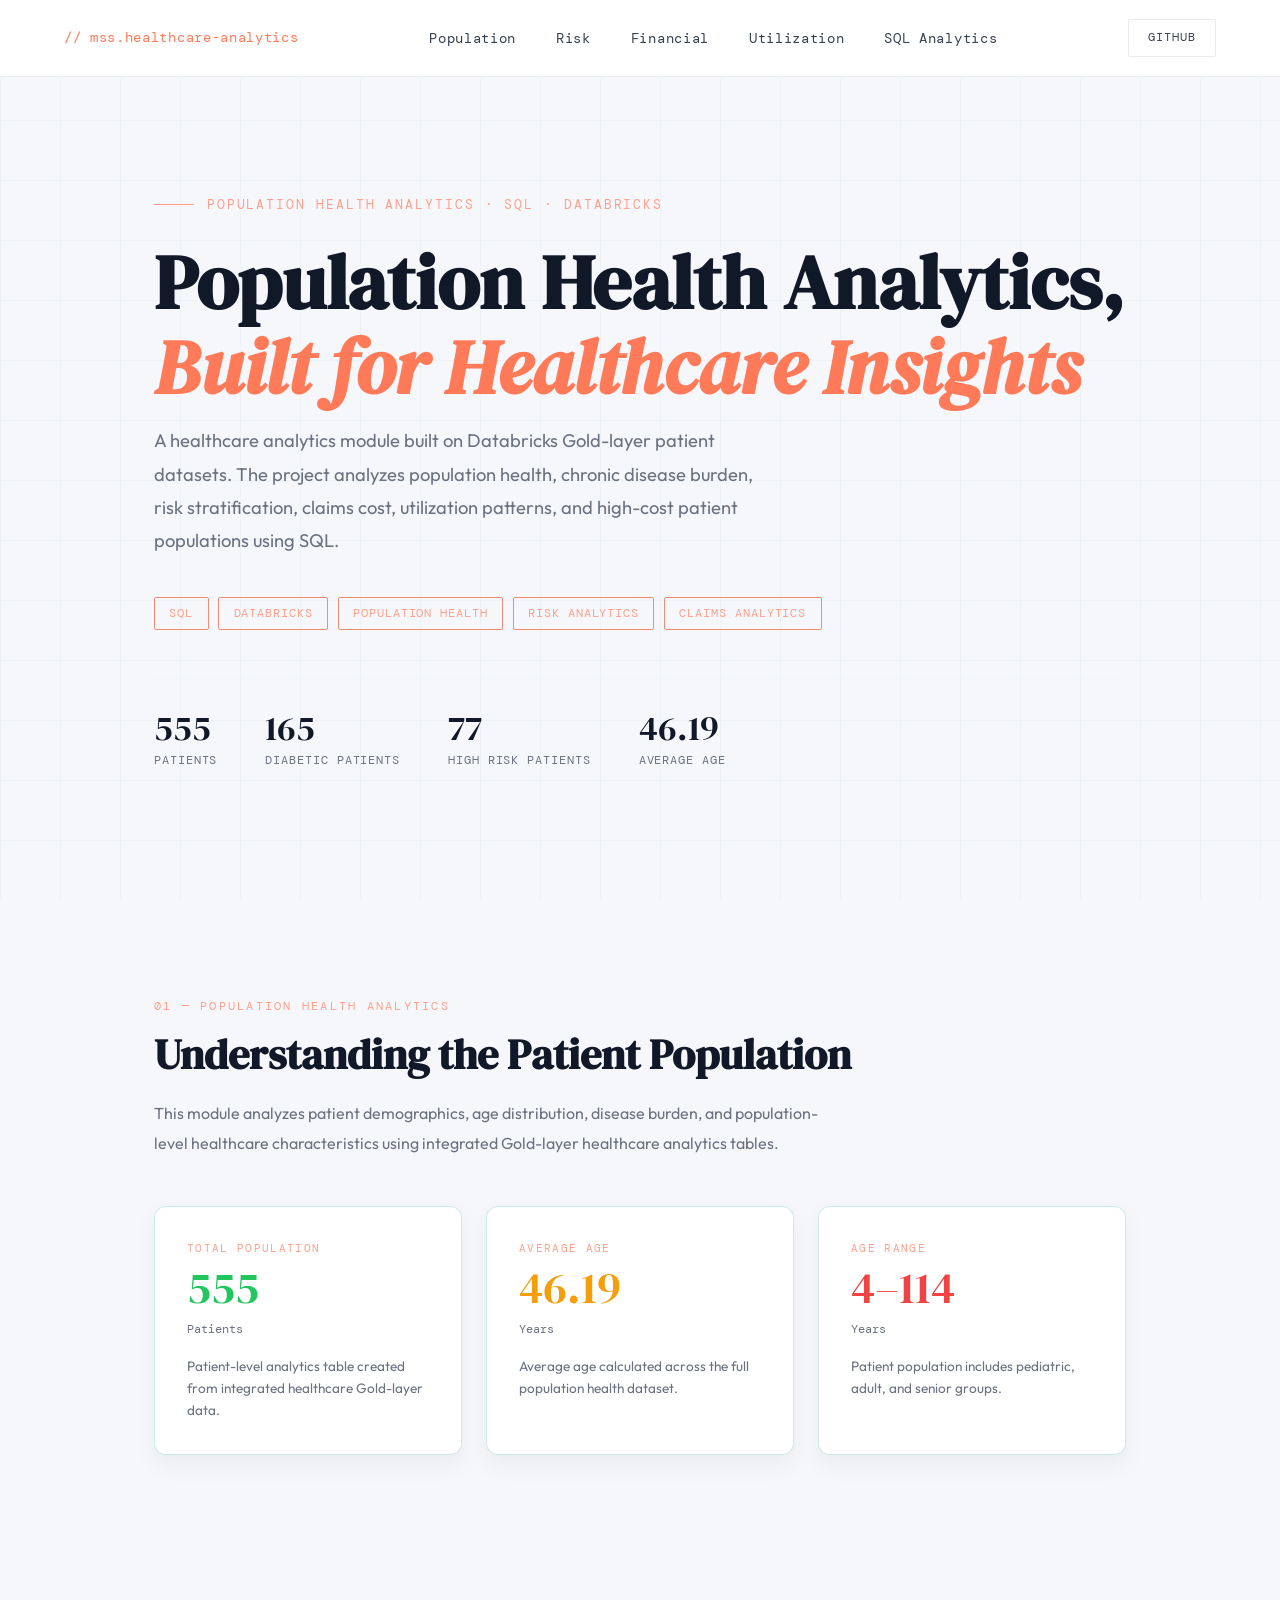
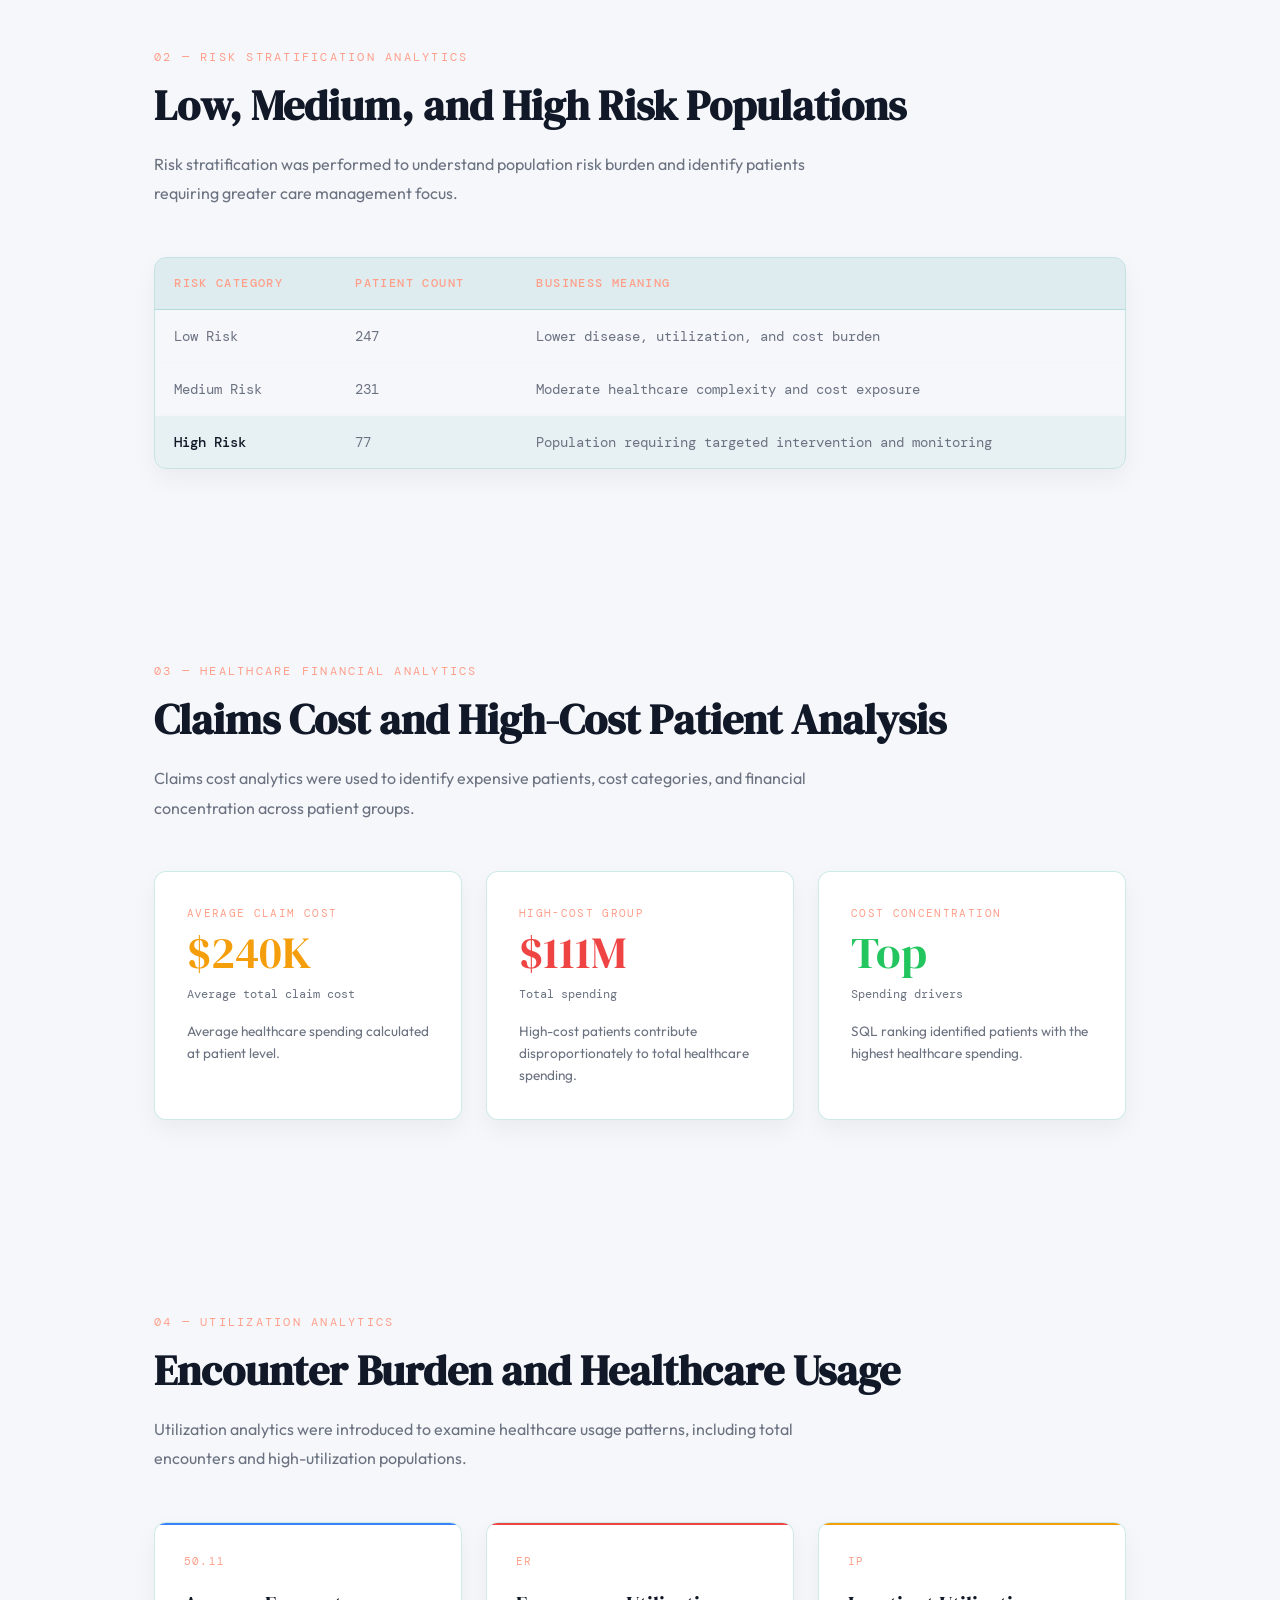
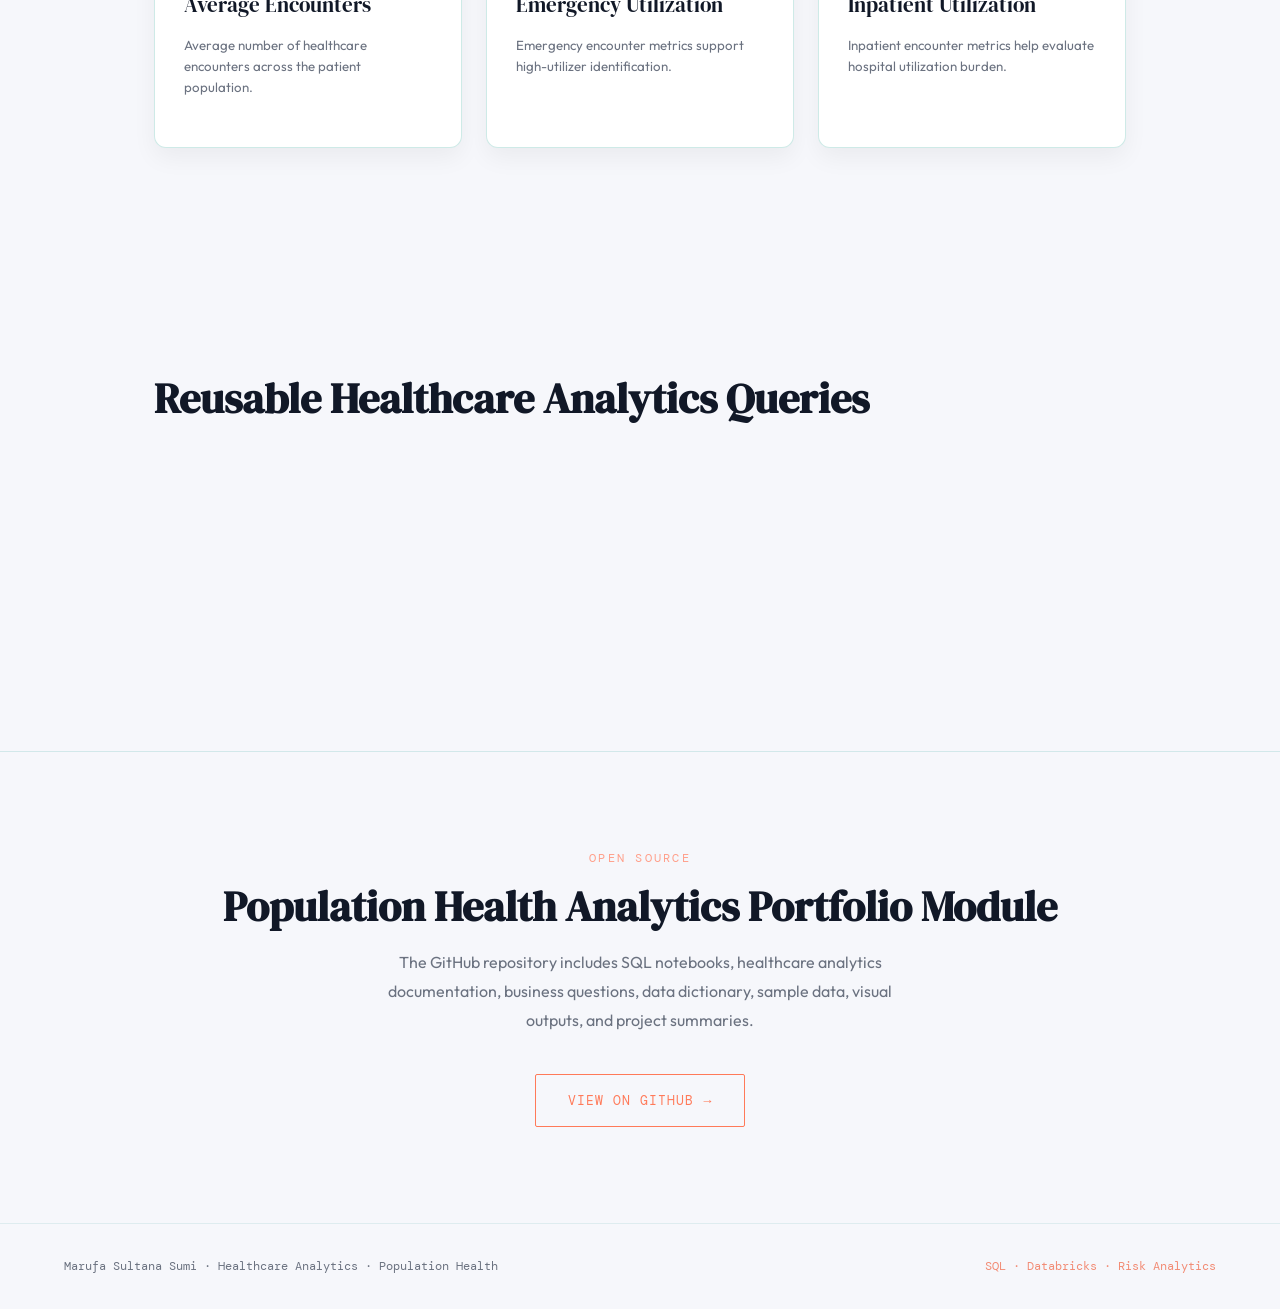
==== project_dashboards/healthcare_analytics/project_details.html @ 1601817e "Create project_details.html" ====
<!DOCTYPE html>
<html lang="en">
<head>
<meta charset="UTF-8">
<meta name="viewport" content="width=device-width, initial-scale=1.0">
<title>Population Health Analytics Platform — Marufa Sultana Sumi</title>

<link href="https://fonts.googleapis.com/css2?family=DM+Serif+Display:ital@0;1&family=DM+Mono:wght@400;500&family=Outfit:wght@300;400;500;600&display=swap" rel="stylesheet">

<style>
 :root {
  /* 🌿 NEW LIGHT MEDICAL THEME */

  --navy: #f6f7fb;              /* main background */
  --navy-mid: #ffffff;          /* cards */
  --teal: #f28b74;              /* primary coral */
  --teal-light: #ff9f8a;        /* soft coral */
  --teal-dim: rgba(242,139,116,0.1);

  --accent: #ff7a59;            /* highlight orange */
  --warn: #f59e0b;

  --slate: #6b7280;             /* text secondary */
  --light: #374151;             /* text primary */
  --white: #111827;             /* headings */

  --mono: 'DM Mono', monospace;
  --serif: 'DM Serif Display', serif;
  --sans: 'Outfit', sans-serif;
}

*, *::before, *::after { box-sizing: border-box; margin: 0; padding: 0; }
html { scroll-behavior: smooth; }
body {
  background: var(--navy);
  color: var(--slate);
  font-family: var(--sans);
  font-size: 16px;
  line-height: 1.7;
  overflow-x: hidden;
}
/* Soft UI upgrade */
.pipeline-step,
.profile-card,
.cluster-card,
.ror-formula,
.criteria-list,
.results-table-wrap,
.tech-item,
.panel {
  border-radius: 12px;
  box-shadow: 0 10px 25px rgba(0,0,0,0.05);
}

/* ── Grid bg ── */
body::before {
  content: '';
  position: fixed; inset: 0;
  background-image:
    linear-gradient(rgba(13,148,136,0.04) 1px, transparent 1px),
    linear-gradient(90deg, rgba(13,148,136,0.04) 1px, transparent 1px);
  background-size: 60px 60px;
  pointer-events: none; z-index: 0;
}

/* ── Nav ── */
nav {
  position: fixed; top: 0; left: 0; right: 0; z-index: 100;
  display: flex; justify-content: space-between; align-items: center;
  padding: 1.2rem 4rem;
  background: white;
  backdrop-filter: blur(12px);
  border-bottom: 1px solid rgba(0,0,0,0.08);

}
.nav-logo {
  font-family: var(--mono);
  color: var(--accent);
  font-size: 0.85rem;
  letter-spacing: 0.05em;
}
.nav-links { display: flex; gap: 2.5rem; list-style: none; }
.nav-links a {
  color: var(--light);
  text-decoration: none;
  font-size: 0.85rem;
  font-family: var(--mono);
  letter-spacing: 0.05em;
  transition: color 0.2s;
}
.nav-links a:hover { color: var(--accent); }

/* FOR GITHUB AND DEMO */
/* ===== NAV ACTIONS ===== */
.nav-actions {
  display: flex;
  gap: 0.8rem;
  align-items: center;
}

/* Base button */
.nav-btn {
  display: inline-flex;
  align-items: center;
  gap: 0.5rem;
  font-family: var(--mono);
  font-size: 0.72rem;
  letter-spacing: 0.08em;
  text-transform: uppercase;
  padding: 0.5rem 1.2rem;
  border-radius: 2px;
  text-decoration: none;
  transition: all 0.2s ease;
  border: 1px solid;
}

/* 🔥 Live Demo Button */
.demo-btn {
  background: var(--accent);
  color: white;
  border-color: var(--accent);
  font-weight: 500;
}

.demo-btn:hover {
  background: #ff6a45;
  border-color: #ff6a45;
}

/* 🔴 Pulsing live dot */
.live-dot {
  width: 6px;
  height: 6px;
  background: #22c55e;
  border-radius: 50%;
  display: inline-block;
  animation: pulse 1.5s infinite;
}

@keyframes pulse {
  0% { box-shadow: 0 0 0 0 rgba(34,197,94,0.6); }
  70% { box-shadow: 0 0 0 6px rgba(34,197,94,0); }
  100% { box-shadow: 0 0 0 0 rgba(34,197,94,0); }
}

/* 💻 GitHub Button */
/* 💻 GitHub (Secondary) */
.github-btn {
  background: #ffffff;
  color: #374151;
  border: 1px solid rgba(0,0,0,0.08);
}

.github-btn:hover {
  border-color: var(--accent);
  color: var(--accent);
  box-shadow: 0 6px 16px rgba(0,0,0,0.08);
  transform: translateY(-1px);
}

/* GitHub icon */
.github-icon {
  width: 14px;
  height: 14px;
}

/* ── Hero ── */
.hero {
  position: relative; z-index: 1;
  min-height: 100vh;
  display: flex; align-items: center;
  padding: 8rem 4rem 4rem;
  max-width: 1100px; margin: 0 auto;
}
.hero-tag {
  font-family: var(--mono);
  color: var(--teal-light);
  font-size: 0.8rem;
  letter-spacing: 0.15em;
  text-transform: uppercase;
  margin-bottom: 1.5rem;
  display: flex; align-items: center; gap: 0.8rem;
}
.hero-tag::before {
  content: '';
  display: inline-block; width: 40px; height: 1px;
  background: var(--teal-light);
}
.hero h1 {
  font-family: var(--serif);
  font-size: clamp(2.8rem, 6vw, 5rem);
  color: var(--white);
  line-height: 1.1;
  margin-bottom: 1rem;
}
.hero h1 em {
  font-style: italic;
  color: var(--accent);
}
.hero-sub {
  font-size: 1.15rem;
  color: var(--slate);
  max-width: 600px;
  margin-bottom: 2.5rem;
  line-height: 1.8;
}
.hero-badges {
  display: flex; flex-wrap: wrap; gap: 0.6rem;
  margin-bottom: 3rem;
}
.badge {
  font-family: var(--mono);
  font-size: 0.72rem;
  padding: 0.35rem 0.9rem;
  border: 1px solid var(--teal);
  color: var(--teal-light);
  border-radius: 2px;
  letter-spacing: 0.08em;
  text-transform: uppercase;
}
.hero-stats {
  display: flex; gap: 3rem;
  padding-top: 2rem;
  border-top: 1px solid rgba(204,214,246,0.08);
}
.stat-val {
  font-family: var(--serif);
  font-size: 2.2rem;
  color: var(--white);
  line-height: 1;
}
.stat-label {
  font-family: var(--mono);
  font-size: 0.72rem;
  color: var(--slate);
  letter-spacing: 0.08em;
  text-transform: uppercase;
  margin-top: 0.3rem;
}

/* ── Sections ── */
section {
  position: relative; z-index: 1;
  max-width: 1100px; margin: 0 auto;
  padding: 6rem 4rem;
}
.section-label {
  font-family: var(--mono);
  color: var(--teal-light);
  font-size: 0.78rem;
  letter-spacing: 0.18em;
  text-transform: uppercase;
  margin-bottom: 0.8rem;
}
.section-title {
  font-family: var(--serif);
  font-size: clamp(1.8rem, 3.5vw, 2.6rem);
  color: var(--white);
  margin-bottom: 1.2rem;
  line-height: 1.2;
}
.section-body {
  font-size: 1rem;
  line-height: 1.85;
  max-width: 680px;
  margin-bottom: 3rem;
}

/* ── Pipeline ── */
.pipeline {
  display: grid;
  grid-template-columns: repeat(auto-fit, minmax(200px, 1fr));
  gap: 1px;
  background: rgba(13,148,136,0.15);
  border: 1px solid rgba(13,148,136,0.15);
  margin-top: 2rem;
}
.pipeline-step {
  background: var(--navy);
  padding: 2rem 1.5rem;
  position: relative;
  transition: background 0.25s;
}
.pipeline-step:hover { background: var(--navy-mid); }
.step-num {
  font-family: var(--mono);
  font-size: 0.7rem;
  color: var(--teal);
  letter-spacing: 0.1em;
  margin-bottom: 0.8rem;
}
.step-title {
  font-family: var(--sans);
  font-size: 0.95rem;
  font-weight: 600;
  color: var(--light);
  margin-bottom: 0.5rem;
}
.step-desc {
  font-size: 0.82rem;
  line-height: 1.6;
  color: var(--slate);
}
.step-num-big {
  position: absolute; top: 1.5rem; right: 1.5rem;
  font-family: var(--serif);
  font-size: 3rem;
  color: rgba(13,148,136,0.07);
  line-height: 1;
}

/* ── ROR explainer ── */
.ror-grid {
  display: grid;
  grid-template-columns: 1fr 1fr;
  gap: 2rem;
  margin-top: 2.5rem;
}
.ror-formula {
  background: var(--navy-mid);
  border: 1px solid rgba(13,148,136,0.2);
  border-left: 3px solid var(--teal);
  padding: 2rem;
  font-family: var(--mono);
}
.formula-title {
  font-size: 0.72rem;
  color: var(--teal-light);
  letter-spacing: 0.12em;
  text-transform: uppercase;
  margin-bottom: 1rem;
}
.formula-math {
  font-size: 1rem;
  color: var(--white);
  line-height: 2;
}
.formula-math span { color: var(--accent); }
.criteria-list {
  background: var(--navy-mid);
  border: 1px solid rgba(13,148,136,0.2);
  padding: 2rem;
}
.criteria-item {
  display: flex; gap: 1rem; align-items: flex-start;
  padding: 0.8rem 0;
  border-bottom: 1px solid rgba(204,214,246,0.06);
}
.criteria-item:last-child { border-bottom: none; }
.criteria-icon {
  width: 28px; height: 28px; flex-shrink: 0;
  background: var(--teal-dim);
  border: 1px solid var(--teal);
  border-radius: 2px;
  display: flex; align-items: center; justify-content: center;
  font-family: var(--mono); font-size: 0.7rem;
  color: var(--accent);
}
.criteria-text { font-size: 0.88rem; line-height: 1.5; }
.criteria-text strong { color: var(--light); display: block; margin-bottom: 0.2rem; }

/* ── Model results table ── */
.results-table-wrap {
  overflow-x: auto;
  border: 1px solid rgba(13,148,136,0.2);
  margin-top: 2.5rem;
}
table {
  width: 100%;
  border-collapse: collapse;
  font-family: var(--mono);
  font-size: 0.85rem;
}
thead tr {
  background: rgba(13,148,136,0.1);
}
th {
  text-align: left;
  padding: 1rem 1.2rem;
  color: var(--teal-light);
  font-size: 0.72rem;
  letter-spacing: 0.12em;
  text-transform: uppercase;
  border-bottom: 1px solid rgba(13,148,136,0.2);
  font-weight: 500;
}
td {
  padding: 0.9rem 1.2rem;
  border-bottom: 1px solid rgba(204,214,246,0.05);
  color: var(--slate);
}
tr.best td { background: rgba(13,148,136,0.06); }
tr.best td:first-child { color: var(--white); font-weight: 500; }
tr:last-child td { border-bottom: none; }
.metric-bar-wrap {
  display: flex; align-items: center; gap: 0.7rem;
}
.metric-bar {
  height: 4px;
  background: var(--teal);
  border-radius: 2px;
  flex-shrink: 0;
}
.metric-bar.dim { background: rgba(13,148,136,0.3); }
.best-badge {
  display: inline-block;
  background: rgba(100,255,218,0.1);
  border: 1px solid var(--accent);
  color: var(--accent);
  font-size: 0.65rem;
  padding: 0.15rem 0.5rem;
  border-radius: 2px;
  letter-spacing: 0.08em;
  margin-left: 0.5rem;
}

/* ── Feature importance ── */
.fi-list { margin-top: 2rem; }
.fi-row {
  display: grid;
  grid-template-columns: 160px 1fr 60px;
  align-items: center;
  gap: 1rem;
  padding: 0.6rem 0;
  border-bottom: 1px solid rgba(204,214,246,0.05);
}
.fi-name {
  font-family: var(--mono);
  font-size: 0.82rem;
  color: var(--light);
}
.fi-name.ror-feat { color: var(--accent); }
.fi-bar-track {
  background: rgba(204,214,246,0.05);
  height: 6px;
  border-radius: 3px;
  overflow: hidden;
}
.fi-bar-fill {
  height: 100%;
  border-radius: 3px;
  background: var(--teal);
  transition: width 1s ease;
}
.fi-bar-fill.ror { background: var(--accent); }
.fi-score {
  font-family: var(--mono);
  font-size: 0.78rem;
  color: var(--slate);
  text-align: right;
}

/* ── Scoring framework ── */
.profiles-grid {
  display: grid;
  grid-template-columns: repeat(3, 1fr);
  gap: 1.5rem;
  margin-top: 2.5rem;
}
.profile-card {
  background: var(--navy-mid);
  border: 1px solid rgba(13,148,136,0.2);
  padding: 1.8rem;
  position: relative;
  overflow: hidden;
  transition: border-color 0.25s;
}
.profile-card:hover { border-color: var(--teal); }
.profile-card::before {
  content: '';
  position: absolute; top: 0; left: 0; right: 0; height: 2px;
}
.profile-card.renal::before { background: #3b82f6; }
.profile-card.cardiac::before { background: #ef4444; }
.profile-card.hepatic::before { background: var(--warn); }
.profile-icon {
  font-family: var(--mono);
  font-size: 0.7rem;
  color: var(--teal-light);
  letter-spacing: 0.12em;
  text-transform: uppercase;
  margin-bottom: 1rem;
}
.profile-name {
  font-family: var(--serif);
  font-size: 1.3rem;
  color: var(--white);
  margin-bottom: 0.8rem;
}
.profile-desc {
  font-size: 0.83rem;
  line-height: 1.6;
  color: var(--slate);
  margin-bottom: 1.2rem;
}
.profile-weights { display: flex; flex-direction: column; gap: 0.4rem; }
.weight-row {
  display: flex; justify-content: space-between; align-items: center;
  font-family: var(--mono); font-size: 0.75rem;
}
.weight-cat { color: var(--slate); }
.weight-val { color: var(--accent); }
.weight-val.high { color: var(--warn); font-weight: 500; }

/* ── Cluster ── */
.cluster-grid {
  display: grid;
  grid-template-columns: repeat(3,1fr);
  gap: 1.5rem;
  margin-top: 2.5rem;
}
.cluster-card {
  border: 1px solid rgba(13,148,136,0.2);
  padding: 2rem;
  background: var(--navy-mid);
  position: relative;
}
.cluster-id {
  font-family: var(--mono); font-size: 0.7rem;
  color: var(--teal-light); letter-spacing: 0.12em;
  text-transform: uppercase; margin-bottom: 0.5rem;
}
.cluster-rate {
  font-family: var(--serif); font-size: 2.8rem;
  line-height: 1; margin-bottom: 0.5rem;
}
.cluster-rate.low { color: #22c55e; }
.cluster-rate.mid { color: var(--warn); }
.cluster-rate.high { color: #ef4444; }
.cluster-size {
  font-family: var(--mono); font-size: 0.78rem;
  color: var(--slate); margin-bottom: 1rem;
}
.cluster-desc { font-size: 0.85rem; line-height: 1.6; }

/* ── Tech stack ── */
.tech-grid {
  display: flex; flex-wrap: wrap; gap: 0.8rem;
  margin-top: 2rem;
}
.tech-item {
  display: flex; align-items: center; gap: 0.6rem;
  background: var(--navy-mid);
  border: 1px solid rgba(13,148,136,0.2);
  padding: 0.7rem 1.1rem;
  font-family: var(--mono); font-size: 0.8rem;
  color: var(--light);
  border-radius: 2px;
}
.tech-dot {
  width: 6px; height: 6px; border-radius: 50%;
  background: var(--teal);
  flex-shrink: 0;
}

/* ── CTA ── */
.cta-section {
  text-align: center;
  border-top: 1px solid rgba(13,148,136,0.15);
  padding: 6rem 4rem;
}
.cta-section .section-title { margin: 0 auto 1rem; }
.cta-buttons {
  display: flex; gap: 1rem; justify-content: center;
  margin-top: 2.5rem; flex-wrap: wrap;
}
.btn {
  display: inline-flex; align-items: center; gap: 0.6rem;
  padding: 0.9rem 2rem;
  font-family: var(--mono); font-size: 0.82rem;
  letter-spacing: 0.08em; text-transform: uppercase;
  text-decoration: none; cursor: pointer;
  border-radius: 2px; transition: all 0.2s;
}
.btn-primary {
  background: transparent;
  border: 1px solid var(--accent);
  color: var(--accent);
}
.btn-primary:hover { background: rgba(100,255,218,0.1); }
.btn-secondary {
  background: transparent;
  border: 1px solid rgba(204,214,246,0.2);
  color: var(--light);
}
.btn-secondary:hover { border-color: var(--light); }

/* ── Footer ── */
footer {
  border-top: 1px solid rgba(13,148,136,0.1);
  padding: 2rem 4rem;
  display: flex; justify-content: space-between; align-items: center;
  font-family: var(--mono); font-size: 0.75rem; color: var(--slate);
  position: relative; z-index: 1;
}

/* ── Fade-in animation ── */
.fade-up {
  opacity: 0; transform: translateY(24px);
  transition: opacity 0.7s ease, transform 0.7s ease;
}
.fade-up.visible { opacity: 1; transform: translateY(0); }

@media (max-width: 768px) {
  nav { padding: 1rem 1.5rem; }
  .nav-links { display: none; }
  section { padding: 4rem 1.5rem; }
  .hero { padding: 7rem 1.5rem 3rem; }
  .hero-stats { gap: 1.5rem; flex-wrap: wrap; }
  .ror-grid, .profiles-grid, .cluster-grid { grid-template-columns: 1fr; }
  footer { flex-direction: column; gap: 0.5rem; text-align: center; }
}
</style>
</head>

<body>

<nav>
  <div class="nav-logo">// mss.healthcare-analytics</div>

  <ul class="nav-links">
    <li><a href="#population">Population</a></li>
    <li><a href="#risk">Risk</a></li>
    <li><a href="#financial">Financial</a></li>
    <li><a href="#utilization">Utilization</a></li>
    <li><a href="#sql">SQL Analytics</a></li>
  </ul>

  <div class="nav-actions">
    <a href="https://github.com/marufasumi/enterprise-healthcare-informatics-ai-platform"
       target="_blank"
       class="nav-btn github-btn">
      GitHub
    </a>
  </div>
</nav>

<div class="hero">
  <div>
    <div class="hero-tag">Population Health Analytics · SQL · Databricks</div>

    <h1>Population Health Analytics,<br><em>Built for Healthcare Insights</em></h1>

    <p class="hero-sub">
      A healthcare analytics module built on Databricks Gold-layer patient datasets.
      The project analyzes population health, chronic disease burden, risk stratification,
      claims cost, utilization patterns, and high-cost patient populations using SQL.
    </p>

    <div class="hero-badges">
      <span class="badge">SQL</span>
      <span class="badge">Databricks</span>
      <span class="badge">Population Health</span>
      <span class="badge">Risk Analytics</span>
      <span class="badge">Claims Analytics</span>
    </div>

    <div class="hero-stats">
      <div>
        <div class="stat-val">555</div>
        <div class="stat-label">Patients</div>
      </div>
      <div>
        <div class="stat-val">165</div>
        <div class="stat-label">Diabetic Patients</div>
      </div>
      <div>
        <div class="stat-val">77</div>
        <div class="stat-label">High Risk Patients</div>
      </div>
      <div>
        <div class="stat-val">46.19</div>
        <div class="stat-label">Average Age</div>
      </div>
    </div>
  </div>
</div>

<section id="population">
  <div class="section-label fade-up">01 — Population Health Analytics</div>
  <h2 class="section-title fade-up">Understanding the Patient Population</h2>

  <p class="section-body fade-up">
    This module analyzes patient demographics, age distribution, disease burden,
    and population-level healthcare characteristics using integrated Gold-layer
    healthcare analytics tables.
  </p>

  <div class="cluster-grid fade-up">
    <div class="cluster-card">
      <div class="cluster-id">Total Population</div>
      <div class="cluster-rate low">555</div>
      <div class="cluster-size">Patients</div>
      <div class="cluster-desc">
        Patient-level analytics table created from integrated healthcare Gold-layer data.
      </div>
    </div>

    <div class="cluster-card">
      <div class="cluster-id">Average Age</div>
      <div class="cluster-rate mid">46.19</div>
      <div class="cluster-size">Years</div>
      <div class="cluster-desc">
        Average age calculated across the full population health dataset.
      </div>
    </div>

    <div class="cluster-card">
      <div class="cluster-id">Age Range</div>
      <div class="cluster-rate high">4–114</div>
      <div class="cluster-size">Years</div>
      <div class="cluster-desc">
        Patient population includes pediatric, adult, and senior groups.
      </div>
    </div>
  </div>
</section>

<section id="risk">
  <div class="section-label fade-up">02 — Risk Stratification Analytics</div>
  <h2 class="section-title fade-up">Low, Medium, and High Risk Populations</h2>

  <p class="section-body fade-up">
    Risk stratification was performed to understand population risk burden and
    identify patients requiring greater care management focus.
  </p>

  <div class="results-table-wrap fade-up">
    <table>
      <thead>
        <tr>
          <th>Risk Category</th>
          <th>Patient Count</th>
          <th>Business Meaning</th>
        </tr>
      </thead>
      <tbody>
        <tr>
          <td>Low Risk</td>
          <td>247</td>
          <td>Lower disease, utilization, and cost burden</td>
        </tr>
        <tr>
          <td>Medium Risk</td>
          <td>231</td>
          <td>Moderate healthcare complexity and cost exposure</td>
        </tr>
        <tr class="best">
          <td>High Risk</td>
          <td>77</td>
          <td>Population requiring targeted intervention and monitoring</td>
        </tr>
      </tbody>
    </table>
  </div>
</section>

<section id="financial">
  <div class="section-label fade-up">03 — Healthcare Financial Analytics</div>
  <h2 class="section-title fade-up">Claims Cost and High-Cost Patient Analysis</h2>

  <p class="section-body fade-up">
    Claims cost analytics were used to identify expensive patients, cost categories,
    and financial concentration across patient groups.
  </p>

  <div class="cluster-grid fade-up">
    <div class="cluster-card">
      <div class="cluster-id">Average Claim Cost</div>
      <div class="cluster-rate mid">$240K</div>
      <div class="cluster-size">Average total claim cost</div>
      <div class="cluster-desc">
        Average healthcare spending calculated at patient level.
      </div>
    </div>

    <div class="cluster-card">
      <div class="cluster-id">High-Cost Group</div>
      <div class="cluster-rate high">$111M</div>
      <div class="cluster-size">Total spending</div>
      <div class="cluster-desc">
        High-cost patients contribute disproportionately to total healthcare spending.
      </div>
    </div>

    <div class="cluster-card">
      <div class="cluster-id">Cost Concentration</div>
      <div class="cluster-rate low">Top</div>
      <div class="cluster-size">Spending drivers</div>
      <div class="cluster-desc">
        SQL ranking identified patients with the highest healthcare spending.
      </div>
    </div>
  </div>
</section>

<section id="utilization">
  <div class="section-label fade-up">04 — Utilization Analytics</div>
  <h2 class="section-title fade-up">Encounter Burden and Healthcare Usage</h2>

  <p class="section-body fade-up">
    Utilization analytics were introduced to examine healthcare usage patterns,
    including total encounters and high-utilization populations.
  </p>

  <div class="profiles-grid fade-up">
    <div class="profile-card renal">
      <div class="profile-icon">50.11</div>
      <div class="profile-name">Average Encounters</div>
      <div class="profile-desc">
        Average number of healthcare encounters across the patient population.
      </div>
    </div>

    <div class="profile-card cardiac">
      <div class="profile-icon">ER</div>
      <div class="profile-name">Emergency Utilization</div>
      <div class="profile-desc">
        Emergency encounter metrics support high-utilizer identification.
      </div>
    </div>

    <div class="profile-card hepatic">
      <div class="profile-icon">IP</div>
      <div class="profile-name">Inpatient Utilization</div>
      <div class="profile-desc">
        Inpatient encounter metrics help evaluate hospital utilization burden.
      </div>
    </div>
  </div>
</section>

<section id="sql">
  <div class="section-label fade-up">05 — SQL Analytics Layer</div>
  <h2 class="section-title fade-up">Reusable Healthcare Analytics Queries</h2>

  <p class="section-body fade-up">
    SQL was used to create population health KPIs, grouped analytics,
    joins, subqueries, CTEs, views, and patient ranking logic for healthcare analytics.
  </p>

  <div class="tech-grid fade-up">
    <div class="tech-item"><div class="tech-dot"></div>SELECT / WHERE</div>
    <div class="tech-item"><div class="tech-dot"></div>GROUP BY / HAVING</div>
    <div class="tech-item"><div class="tech-dot"></div>CASE WHEN</div>
    <div class="tech-item"><div class="tech-dot"></div>INNER JOIN</div>
    <div class="tech-item"><div class="tech-dot"></div>LEFT JOIN</div>
    <div class="tech-item"><div class="tech-dot"></div>Subqueries</div>
    <div class="tech-item"><div class="tech-dot"></div>CTEs</div>
    <div class="tech-item"><div class="tech-dot"></div>Views</div>
    <div class="tech-item"><div class="tech-dot"></div>Window Functions</div>
    <div class="tech-item"><div class="tech-dot"></div>ROW_NUMBER</div>
    <div class="tech-item"><div class="tech-dot"></div>RANK</div>
    <div class="tech-item"><div class="tech-dot"></div>PARTITION BY</div>
  </div>
</section>

<div class="cta-section">
  <div class="section-label" style="text-align:center;margin-bottom:0.8rem">
    Open Source
  </div>

  <h2 class="section-title" style="text-align:center">
    Population Health Analytics Portfolio Module
  </h2>

  <p style="max-width:540px;margin:0 auto;color:var(--slate);line-height:1.8;">
    The GitHub repository includes SQL notebooks, healthcare analytics documentation,
    business questions, data dictionary, sample data, visual outputs, and project summaries.
  </p>

  <div class="cta-buttons">
    <a href="https://github.com/marufasumi/enterprise-healthcare-informatics-ai-platform"
       target="_blank"
       class="btn btn-primary">
      View on GitHub →
    </a>
  </div>
</div>

<footer>
  <span>Marufa Sultana Sumi · Healthcare Analytics · Population Health</span>
  <span style="font-family:var(--mono);color:var(--teal)">
    SQL · Databricks · Risk Analytics
  </span>
</footer>

<script>
const obs = new IntersectionObserver((entries) => {
  entries.forEach((e, i) => {
    if (e.isIntersecting) {
      setTimeout(() => e.target.classList.add('visible'), i * 80);
    }
  });
}, { threshold: 0.1 });

document.querySelectorAll('.fade-up').forEach(el => obs.observe(el));
</script>

</body>
</html>
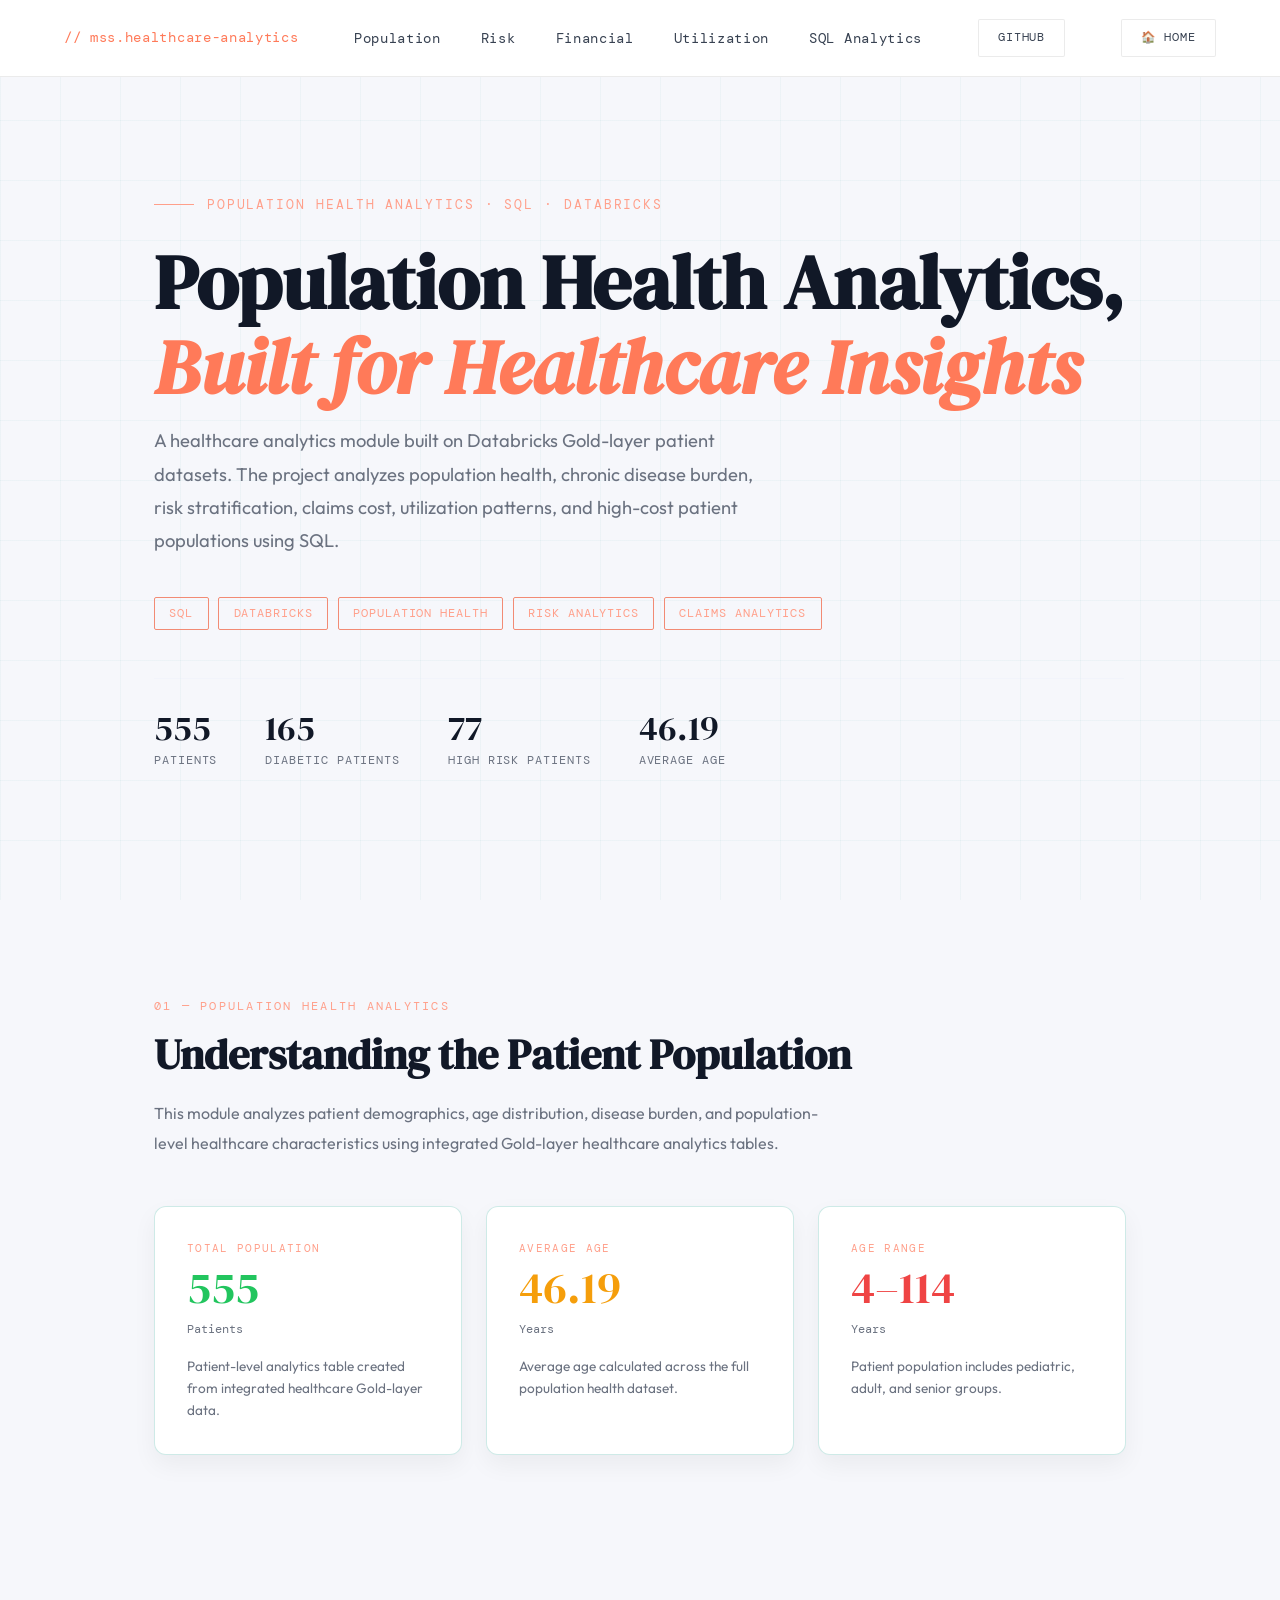
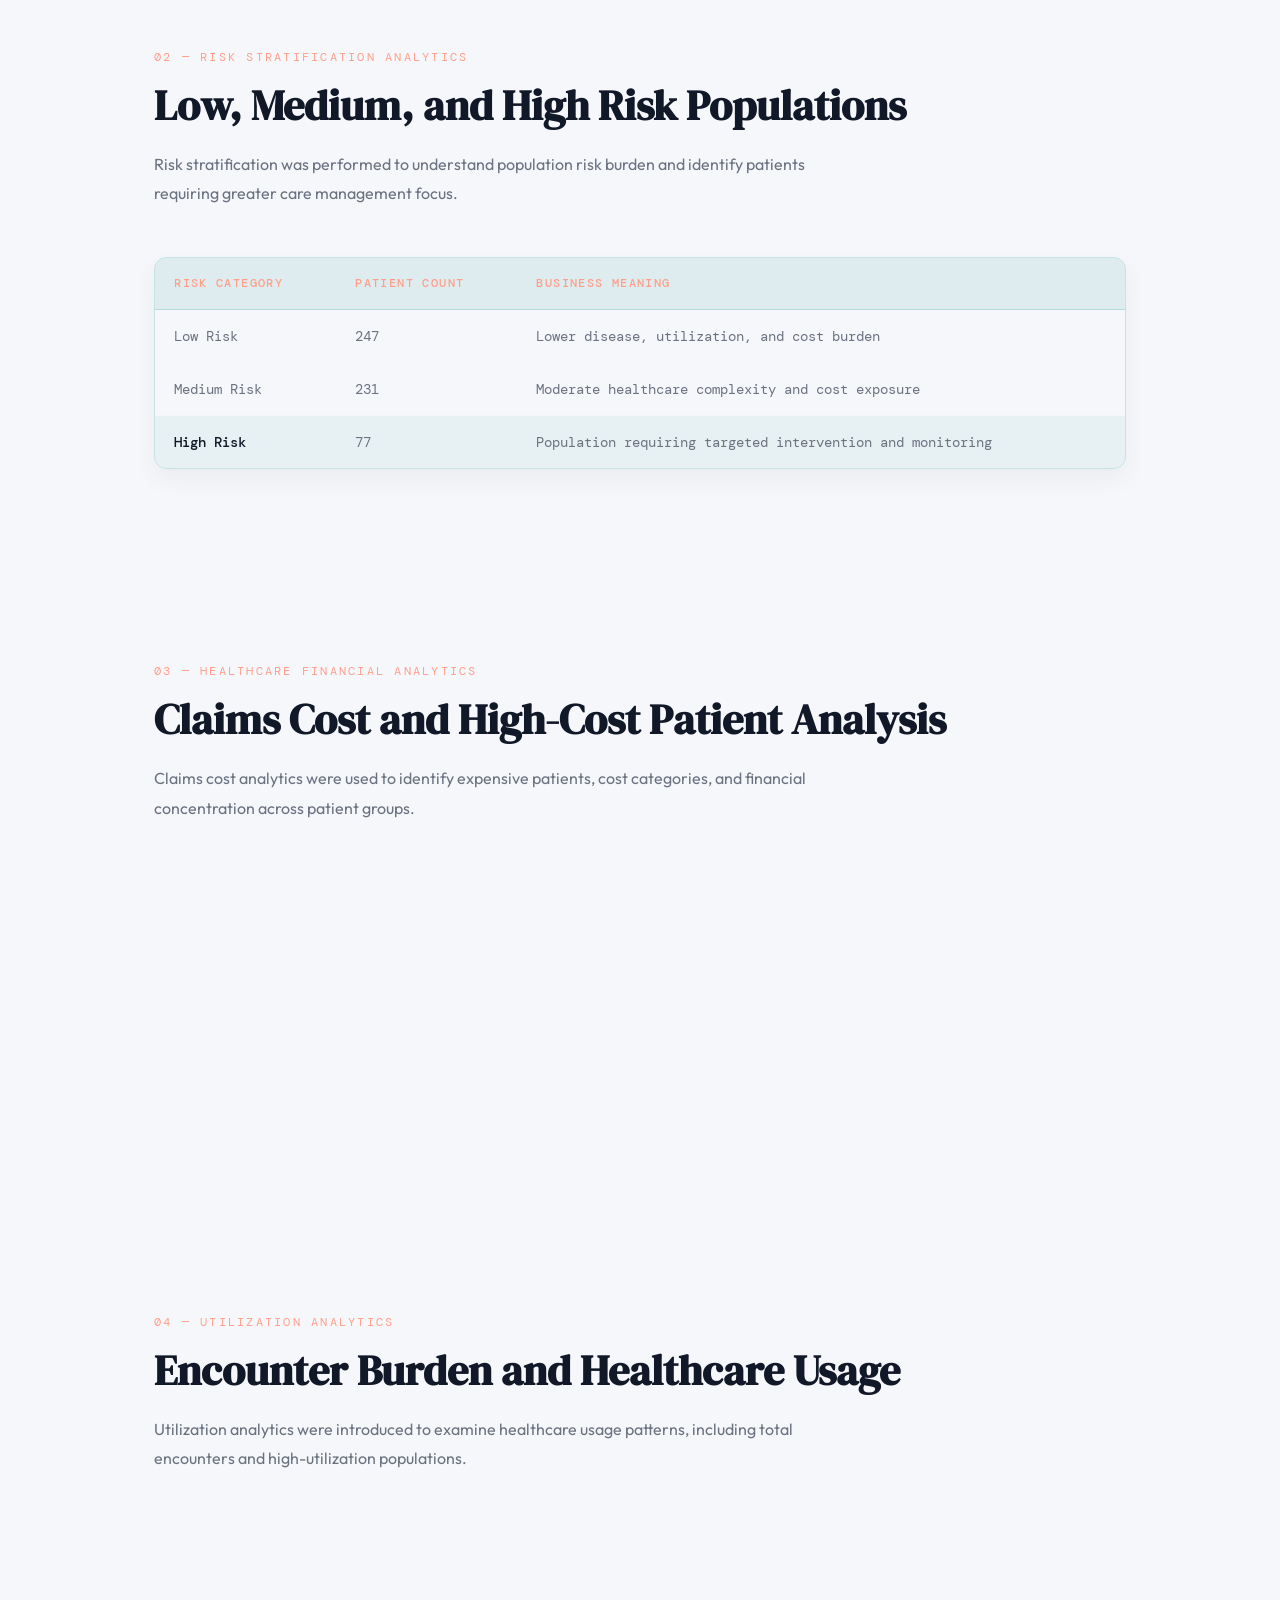
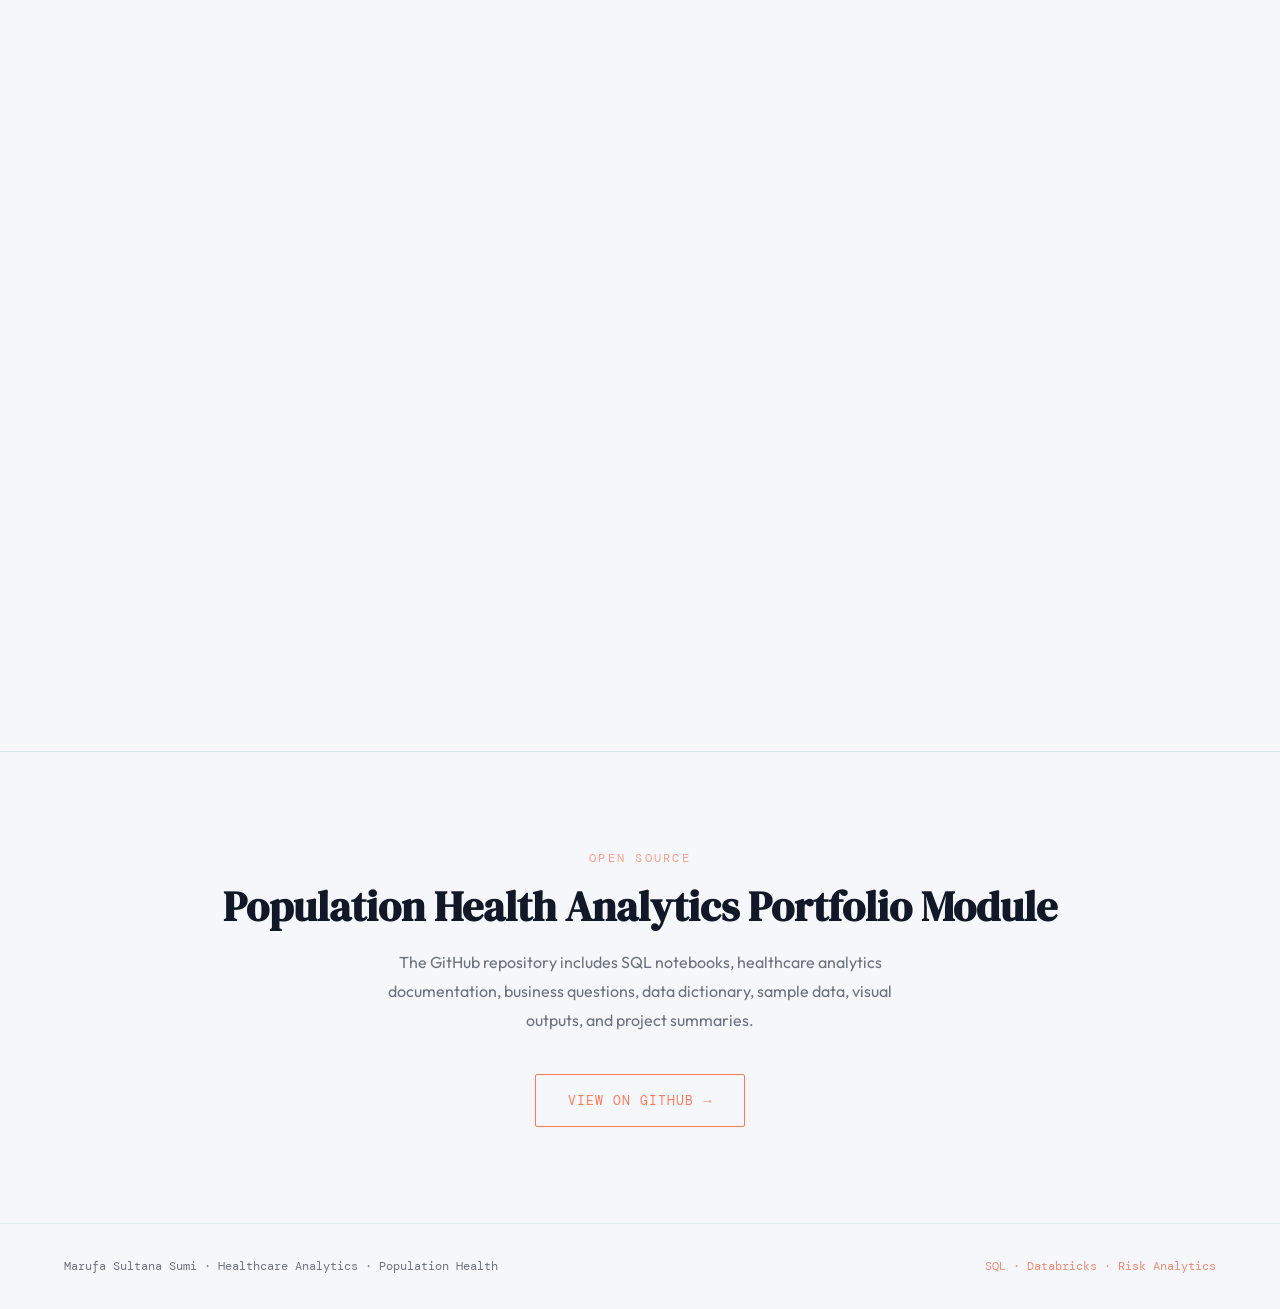
==== commit 26678b79: "Add Home button to project details page" ====
--- a/project_dashboards/healthcare_analytics/project_details.html
+++ b/project_dashboards/healthcare_analytics/project_details.html
@@ -633,6 +633,17 @@
       GitHub
     </a>
   </div>
+
+ <div class="nav-actions">
+
+  <a href="../../index.html"
+     class="nav-btn github-btn">
+
+     🏠 Home
+
+  </a>
+
+</div>
 </nav>
 
 <div class="hero">
